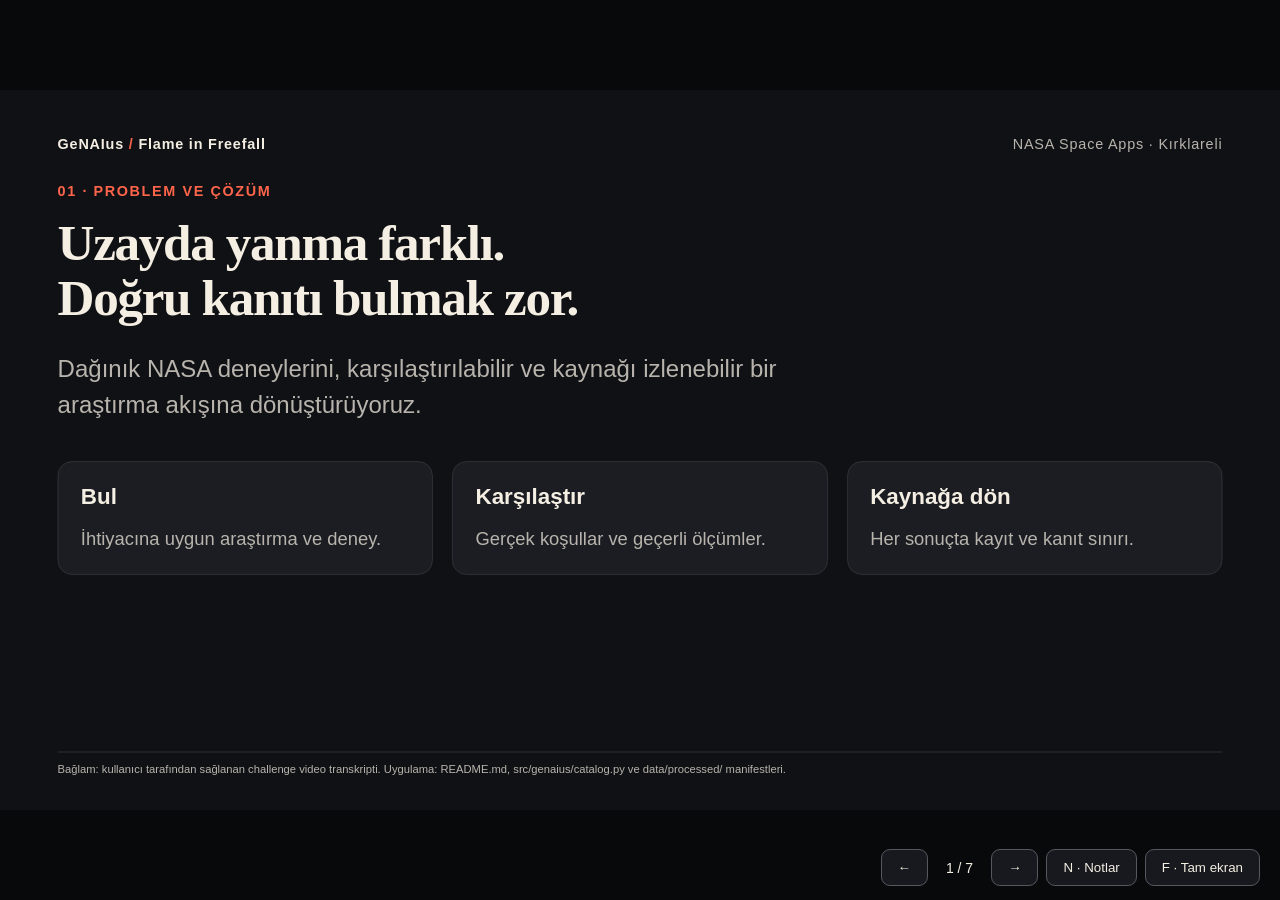
==== docs/presentation/index-tr.html @ a99c406a "docs: publish Turkish and English jury slide decks" ====
<!doctype html>
<html lang="tr">
<head>
<meta charset="utf-8"><meta name="viewport" content="width=device-width,initial-scale=1">
<title>GeNAIus | Flame in Freefall</title>
<style>
:root{--bg:#101114;--panel:#1b1d22;--text:#f4eee3;--muted:#b8b4ad;--red:#ff654b;--teal:#78d8c1;--line:#36383f}
*{box-sizing:border-box}body{margin:0;background:#08090b;color:var(--text);font-family:Arial,'Segoe UI',sans-serif}#deck{position:fixed;width:1600px;height:900px;left:50%;top:50%;transform-origin:center;background:var(--bg)}
.slide{display:none;width:1600px;height:900px;padding:58px 72px 64px;position:relative;overflow:hidden}.slide.active{display:block}.top{display:flex;justify-content:space-between;align-items:center;color:var(--muted);font-size:18px;letter-spacing:1px;margin-bottom:38px}.brand{color:var(--text);font-weight:700}.brand span{color:var(--red)}.kicker{color:var(--red);font-size:18px;font-weight:700;letter-spacing:2px;text-transform:uppercase;margin:0 0 18px}h1{font-family:Georgia,serif;font-size:64px;line-height:1.08;letter-spacing:-1.7px;margin:0 0 32px;max-width:1400px}h2{font-size:28px;margin:0 0 20px}.lead{font-size:30px;line-height:1.5;max-width:1030px;color:var(--muted)}.row{display:grid;grid-template-columns:.9fr 1.35fr;gap:44px;align-items:center}.row.equal{grid-template-columns:1fr 1fr}.points{padding:0;list-style:none;display:grid;gap:25px;font-size:26px;line-height:1.45;margin:0}.points li{border-left:3px solid var(--red);padding-left:20px}.points strong{display:block;margin-bottom:5px}.points span{color:var(--muted);font-size:23px}.shot{margin:0;border:1px solid var(--line);background:#070708;border-radius:18px;padding:12px;overflow:hidden}.shot img{display:block;width:100%;max-height:390px;object-fit:contain;object-position:center}.shot figcaption{font-size:17px;color:var(--muted);padding:12px 6px 2px}.chips{display:flex;gap:12px;flex-wrap:wrap;margin-top:30px}.chip{border:1px solid var(--line);border-radius:25px;padding:12px 20px;font-size:20px}.chip b{color:var(--teal)}.source{position:absolute;bottom:28px;left:72px;right:72px;padding-top:12px;border-top:1px solid var(--line);font-size:14px;color:var(--muted);line-height:1.3}.source a{color:inherit}.note{font-size:20px;line-height:1.45;color:var(--muted);margin-top:24px}.accent{color:var(--teal)}.grid3{display:grid;grid-template-columns:repeat(3,1fr);gap:24px}.card{background:var(--panel);border:1px solid var(--line);border-radius:18px;padding:28px}.card .n{font-size:64px;font-weight:700;color:var(--teal);margin-bottom:14px}.card p{font-size:23px;line-height:1.4;color:var(--muted);margin:0}.flow{display:flex;gap:12px;align-items:stretch;margin:35px 0}.flow .card{flex:1;padding:24px 20px}.flow h2{font-size:23px}.flow p{font-size:19px}.arrow{align-self:center;color:var(--red);font-size:30px}.wideimg img{max-height:340px}.compact h1{font-size:56px}.splitshots{display:grid;grid-template-columns:1fr 1fr;gap:22px}.splitshots .shot img{height:245px}.footerline{margin-top:40px;color:var(--teal);font-size:32px;font-weight:600}.key{font-size:116px;color:var(--teal);line-height:1;margin-bottom:10px}.label{font-size:22px;color:var(--muted)}nav{position:fixed;right:20px;bottom:14px;display:flex;gap:8px;align-items:center;font-size:14px;z-index:10}button{border:1px solid #565860;background:#17191e;color:var(--text);padding:10px 16px;border-radius:9px;cursor:pointer}button:focus-visible{outline:3px solid var(--teal)}#counter{padding:0 10px}aside.notes{display:none}#speaker{position:fixed;bottom:64px;left:20px;right:20px;background:#08090bf5;border:1px solid var(--teal);padding:22px;font-size:21px;line-height:1.5;z-index:11;max-height:35vh;overflow:auto}#speaker[hidden]{display:none}
@media print{@page{size:1600px 900px;margin:0}body{background:var(--bg);print-color-adjust:exact;-webkit-print-color-adjust:exact}#deck{position:static;transform:none!important;width:1600px;height:auto}.slide{display:block!important;break-after:page;page-break-after:always}.slide:last-child{break-after:auto;page-break-after:auto}nav,#speaker{display:none!important}}
@media(prefers-reduced-motion:reduce){*{scroll-behavior:auto!important}}
</style>
</head>
<body><main id="deck">
<section class="slide active" aria-label="Problem ve çözüm">
<div class="top"><div class="brand">GeNAIus<span> / </span>Flame in Freefall</div><div>NASA Space Apps · Kırklareli</div></div>
<p class="kicker">01 · Problem ve çözüm</p>
<h1>Uzayda yanma farklı.<br>Doğru kanıtı bulmak zor.</h1>
<p class="lead">Dağınık NASA deneylerini, karşılaştırılabilir ve kaynağı izlenebilir bir araştırma akışına dönüştürüyoruz.</p>
<div class="grid3" style="margin-top:48px"><article class="card"><h2>Bul</h2><p>İhtiyacına uygun araştırma ve deney.</p></article><article class="card"><h2>Karşılaştır</h2><p>Gerçek koşullar ve geçerli ölçümler.</p></article><article class="card"><h2>Kaynağa dön</h2><p>Her sonuçta kayıt ve kanıt sınırı.</p></article></div>
<p class="source">Bağlam: kullanıcı tarafından sağlanan challenge video transkripti. Uygulama: README.md, src/genaius/catalog.py ve data/processed/ manifestleri.</p>
<aside class="notes">35 saniye. NASA'nın verisinin az olduğunu değil, dağınık olduğunu anlat. Üç fiil: bul, karşılaştır, kaynağa dön.</aside>
</section>
<section class="slide compact" aria-label="Material Lab">
<div class="top"><div class="brand">GeNAIus<span> / </span>Material Lab</div><div>02 / 07</div></div>
<p class="kicker">02 · Malzeme kanıtı</p><h1>Hangi oksijende ne ölçüldü?</h1>
<div class="row"><div><ul class="points"><li><strong>Malzeme ve şekli seç.</strong><span>Ölçülmüş gaz değişimlerini incele.</span></li><li><strong>Dağılımı ve kapsamı gör.</strong><span>Tek bir ortalama yerine değişkenliği oku.</span></li><li><strong>Gerçek deneye ulaş.</strong><span>Eksik ölçüm sıfıra çevrilmez.</span></li></ul><div class="chips"><span class="chip"><b>129</b> koşu</span><span class="chip"><b>107</b> Sample #</span></div></div><figure class="shot"><img src="assets/material-lab.png" alt="Güncel Material Lab iki ölçüm karşılaştırması"><figcaption>Gerçek arayüz · PSI-25 BASS-II</figcaption></figure></div>
<p class="note">Ölçüm karşılaştırmasıdır; malzeme güvenlik sıralaması değildir.</p>
<p class="source">Kaynak: PSI-25 CSV/ReadMe; frontend/js/lab.js, stats.js; src/genaius/analytics.py. O₂ ve gaz alanlarında başlangıç/son ayrımı korunur.</p>
<aside class="notes">40 saniye. Önce kullanıcı sorusu, sonra nokta grafiği. Regresyon yapıldığını söyleme: bu bölüm ölçümlerin betimsel analizi.</aside>
</section>
<section class="slide compact" aria-label="Senaryo ve modeller">
<div class="top"><div class="brand">GeNAIus<span> / </span>Fire Animation & Models</div><div>03 / 07</div></div>
<p class="kicker">03 · Koşulu ve veri desteğini sorgula</p><h1>Kanıt kapsamı ve model tahmini ayrı.</h1>
<div class="splitshots"><figure class="shot"><img src="assets/scenario.png" alt="PMMA yüzde 34 oksijen için GAP sonucu"><figcaption>Senaryo: TESTED / PARTIAL / GAP</figcaption></figure><figure class="shot"><img src="assets/models.png" alt="Ridge K tahmini ve logistic sönme skoru"><figcaption>FLEX: Ridge K tahmini + Logistic Regression skoru</figcaption></figure></div>
<div class="grid3" style="margin-top:25px"><article class="card"><h2>Animasyon</h2><p>Kavramsal anlatım; CFD veya deney tekrarı değil.</p></article><article class="card"><h2>Senaryo</h2><p>PMMA · %34 O₂ · Ay: indekslenen çekirdekte GAP.</p></article><article class="card"><h2>Modeller</h2><p>Veri desteği dışındaysa tahmin engellenir.</p></article></div>
<p class="source">Kaynak: scenario_check.py (±0,05 O₂ yüzde puanı; ±0,01 atm); flex/training.py, flex_acceptance_v2.json. PSI-25/69 ayrı; logistic skor kalibre edilmiş güvenlik olasılığı değildir.</p>
<aside class="notes">50 saniye. GAP yalnız indekslenen tablo için geçerli. Ridge yanma hızı sabiti K tahmini, logistic model sönme sınıflandırma skoru verir. Animasyon modellerin çıktısı değildir.</aside>
</section>
<section class="slide compact" aria-label="SAFFIRE vaka incelemesi">
<div class="top"><div class="brand">GeNAIus<span> / </span>SAFFIRE Case Study</div><div>04 / 07</div></div>
<p class="kicker">04 · Yayımlanmış olayları bir araya getir</p><h1>Ateşlemeden seçili duman ölçütüne.</h1>
<div class="row"><div><div class="key">344 <span style="font-size:40px">s</span></div><p class="label">981 − 637 · bizim türettiğimiz fark</p><ul class="points" style="margin-top:30px"><li><strong>637 s: ateşleme.</strong></li><li><strong>981 s: seçili 1 mg/m³ ölçütü.</strong></li><li><span>Bildirilen yanma süresi 780 s; akış durması ayrı olay.</span></li></ul></div><figure class="shot wideimg"><img src="assets/case-timeline.png" alt="Yeni Case Study VI-3 zaman çizelgesi"><figcaption>Gerçek arayüz · insansız Cygnus deneyi</figcaption></figure></div>
<p class="note">Operasyonel alarm gecikmesi veya mürettebat maruziyeti iddiası yok.</p>
<p class="source">NASA NTRS <a href="https://ntrs.nasa.gov/citations/20240002981">20240002981</a>, s.5 / Şekil 7; <a href="https://ntrs.nasa.gov/citations/20240007488">20240007488</a>, slayt 16–19, 21; saffire_case_reference.json.</p>
<aside class="notes">45 saniye. 637 ve 981 raporlanmış zamanlar; 344 hesaplanan fark. Duman ölçütünü kalibre edilmiş dedektör alarm ayarı olarak sunma. Gaz artışını solunan dozla eşitleme.</aside>
</section>
<section class="slide compact" aria-label="Veri ve kaynaklar">
<div class="top"><div class="brand">GeNAIus<span> / </span>Data & Sources</div><div>05 / 07</div></div>
<p class="kicker">05 · Cevaptan kaynak kaydına</p><h1>Her sonucun arkasındaki veriyi aç.</h1>
<div class="row"><div><ul class="points"><li><strong>24 çalışma katalogda.</strong><span>Hepsi tam sayısal entegrasyon değil.</span></li><li><strong>403 çekirdek deney.</strong><span>129 BASS-II + 274 FLEX; CFI ve SAFFIRE ayrı.</span></li><li><strong>Karşılaştır ve dışa aktar.</strong><span>Test kimliği, birim, satır ve SHA-256 izi.</span></li></ul></div><figure class="shot"><img src="assets/data-records.png" alt="Güncel Data sayfasındaki çekirdek kayıtlar"><figcaption>Gerçek arayüz · kayıttan ayrıntıya geçiş</figcaption></figure></div>
<p class="note">SHA-256 dosya kimliğini doğrular; bilimsel doğruluğu tek başına kanıtlamaz.</p>
<p class="source">Kaynak: catalog.py, data/loader.py, data/query.py; psi_24_source_manifest.json ve psi_core_manifest.json. CFI ve SAFFIRE-II çekirdek ortalamalarına katılmaz.</p>
<aside class="notes">40 saniye. Katalog ile analiz edilen satırları ayır. Bir satırın ayrıntısını canlıda açabilirsiniz; sunumda kaynak izinin amacını vurgulayın.</aside>
</section>
<section class="slide compact" aria-label="Asistan ve teknik motor">
<div class="top"><div class="brand">GeNAIus<span> / </span>Evidence Assistant</div><div>06 / 07</div></div>
<p class="kicker">06 · Önce kanıt, sonra açıklama</p><h1>Sayılar tablodan. Açıklama kaynakla.</h1>
<div class="flow"><article class="card"><h2>NASA dosyaları</h2><p>CSV · XLSX · PDF · DOCX</p></article><span class="arrow">→</span><article class="card"><h2>Tipli kayıtlar</h2><p>Tablo sorgusu + BM25 pasaj araması</p></article><span class="arrow">→</span><article class="card"><h2>İsteğe bağlı LLM</h2><p>OpenRouter / NVIDIA Nemotron</p></article><span class="arrow">→</span><article class="card"><h2>Denetim</h2><p>Şema · atıf · sayı/birim · yedek cevap</p></article></div>
<ul class="points"><li><strong>Tablo ve senaryo soruları: sıfır LLM çağrısı.</strong></li><li><span>BM25 sözcüksel arama; embedding / vektör veritabanı yok.</span></li><li><span>Geçersiz model cevabı reddedilir; tam anlamsal doğruluk garantisi verilmez.</span></li></ul>
<div class="chips"><span class="chip">FastAPI + Pydantic</span><span class="chip">SVG + Canvas</span><span class="chip">scikit-learn + GroupKFold</span></div>
<p class="source">Kaynak: retrieval/bm25.py, answering/, numerical_audit.py, openrouter.py, flex/training.py. Bazı grafik istatistikleri tarayıcıda; model ve cevap hesapları Python'da.</p>
<aside class="notes">50 saniye. LLM anahtara ve sağlayıcıya bağlıdır. Demo makinesindeki rozetini kontrol edin. 120B/bit gibi ayrıntılar yerine rolünü anlatın: kaynaklı açıklama, hesap makinesi değil.</aside>
</section>
<section class="slide" aria-label="Katkı ve kapanış">
<div class="top"><div class="brand">GeNAIus<span> / </span>Flame in Freefall</div><div>07 / 07</div></div>
<p class="kicker">07 · Challenge'a katkımız</p><h1>Kanıtı bul.<br>Sınırını gör. Kaynağına dön.</h1>
<div class="grid3"><article class="card"><h2>Araştırmayı bul</h2><p>Katalog ve kaynaklı rapor erişimi.</p></article><article class="card"><h2>Modellemeyi destekle</h2><p>İzlenebilir veri ve ayrı FLEX tahminleri.</p></article><article class="card"><h2>Boşlukları görünür kıl</h2><p>Ek deney ve kontrol araştırmalarına başlangıç.</p></article></div>
<p class="footerline">Know what was tested. See what is missing. Trace every claim.</p>
<p class="note">Hedef kullanıcı: yanma araştırmacıları ve uzay aracı / yaşam alanı mühendislik ekipleri.</p>
<p class="source">Public kaynak kodu: <a href="https://github.com/Umitsencer/genaius-flame-in-freefall">github.com/Umitsencer/genaius-flame-in-freefall</a> · Team GeNAIus · Bağımsız araştırma prototipi; NASA onayı veya güvenlik sertifikası değildir.</p>
<aside class="notes">40 saniye. Üç katkıyı challenge hedeflerine bağla. Yeni fizik keşfi veya güvenlik sertifikası iddiası yapma. Son cümleyi yavaş oku, demo sorularına geç.</aside>
</section>
</main>
<nav aria-label="Sunum kontrolleri"><button id="prev" aria-label="Önceki slayt">←</button><span id="counter">1 / 7</span><button id="next" aria-label="Sonraki slayt">→</button><button id="notes" aria-label="Sunucu notları">N · Notlar</button><button id="full" aria-label="Tam ekran">F · Tam ekran</button></nav>
<aside id="speaker" hidden aria-live="polite"></aside>
<script>
(function(){'use strict';var slides=Array.from(document.querySelectorAll('.slide')),i=0,deck=document.getElementById('deck'),speaker=document.getElementById('speaker');
function fit(){deck.style.transform='translate(-50%,-50%) scale('+Math.min(innerWidth/1600,innerHeight/900)+')'}
function go(n){i=Math.max(0,Math.min(slides.length-1,n));slides.forEach(function(s,k){s.classList.toggle('active',k===i);s.setAttribute('aria-hidden',String(k!==i))});document.getElementById('counter').textContent=(i+1)+' / '+slides.length;document.getElementById('prev').disabled=i===0;document.getElementById('next').disabled=i===slides.length-1;speaker.textContent=slides[i].querySelector('.notes').textContent;history.replaceState(null,'','#'+(i+1))}
function full(){if(document.fullscreenElement)document.exitFullscreen();else document.documentElement.requestFullscreen()}
window.goSlide=go;document.getElementById('prev').onclick=function(){go(i-1)};document.getElementById('next').onclick=function(){go(i+1)};document.getElementById('notes').onclick=function(){speaker.hidden=!speaker.hidden};document.getElementById('full').onclick=full;
addEventListener('keydown',function(e){if(e.ctrlKey||e.metaKey||e.altKey)return;if(['ArrowRight','PageDown',' '].includes(e.key)){e.preventDefault();go(i+1)}else if(['ArrowLeft','PageUp'].includes(e.key)){e.preventDefault();go(i-1)}else if(e.key==='Home')go(0);else if(e.key==='End')go(slides.length-1);else if(e.key.toLowerCase()==='n')speaker.hidden=!speaker.hidden;else if(e.key.toLowerCase()==='f')full()});addEventListener('resize',fit);fit();go((parseInt(location.hash.slice(1),10)||1)-1);
})();
</script></body></html>
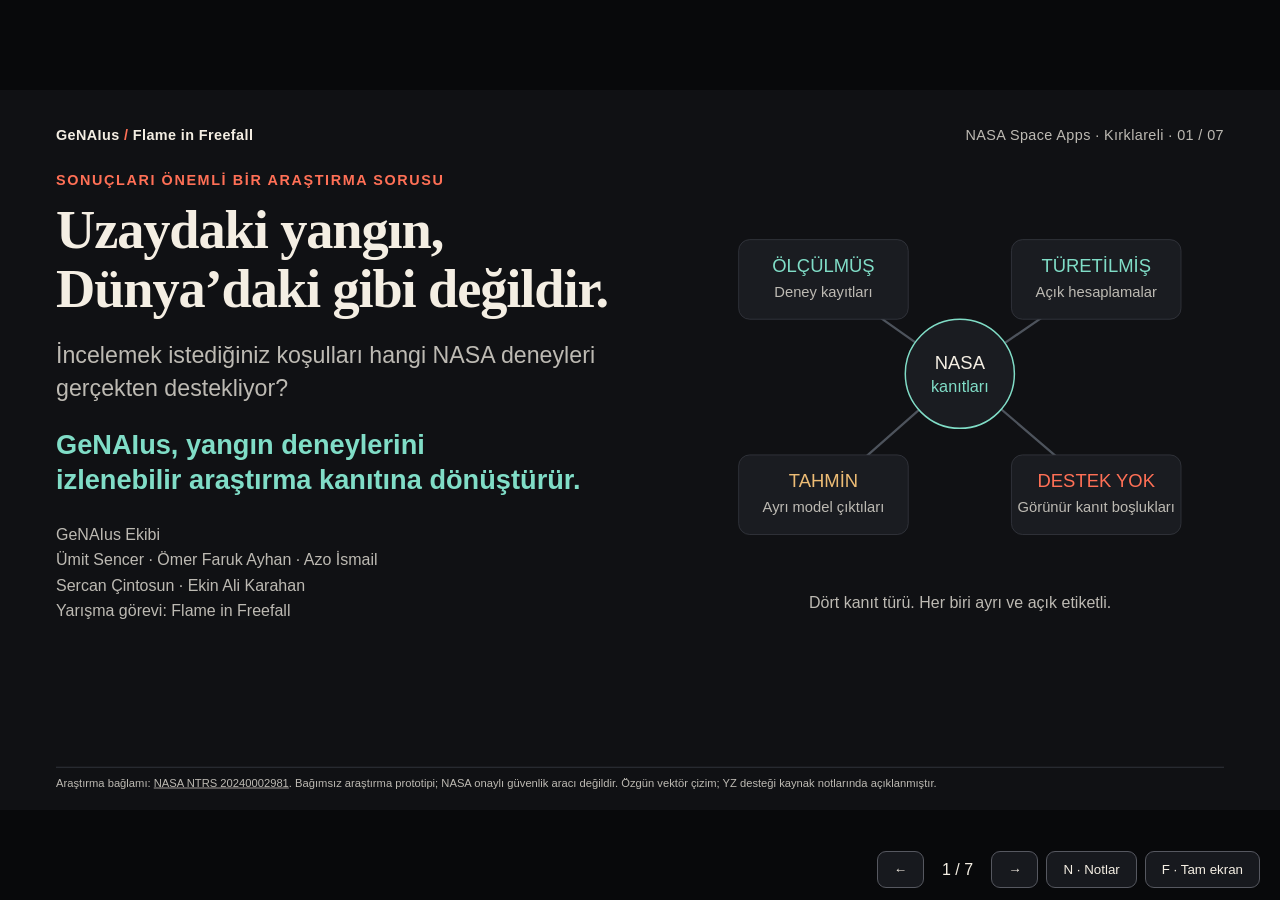
==== commit 1bcfb2d0: "docs: align Turkish jury presentation with revised English deck" ====
--- a/docs/presentation/index-tr.html
+++ b/docs/presentation/index-tr.html
@@ -2,77 +2,107 @@
 <html lang="tr">
 <head>
 <meta charset="utf-8"><meta name="viewport" content="width=device-width,initial-scale=1">
-<title>GeNAIus | Flame in Freefall</title>
+<meta name="description" content="GeNAIus: NASA deney kanıtlarına dayanan yedi slaytlık Flame in Freefall araştırma sunumu.">
+<meta name="author" content="GeNAIus Ekibi"><meta name="generator" content="YZ destekli HTML sunumu; iddialar proje kanıtlarıyla incelendi">
+<title>GeNAIus | Yangın deneylerinden kullanılabilir kanıta</title>
 <style>
-:root{--bg:#101114;--panel:#1b1d22;--text:#f4eee3;--muted:#b8b4ad;--red:#ff654b;--teal:#78d8c1;--line:#36383f}
-*{box-sizing:border-box}body{margin:0;background:#08090b;color:var(--text);font-family:Arial,'Segoe UI',sans-serif}#deck{position:fixed;width:1600px;height:900px;left:50%;top:50%;transform-origin:center;background:var(--bg)}
-.slide{display:none;width:1600px;height:900px;padding:58px 72px 64px;position:relative;overflow:hidden}.slide.active{display:block}.top{display:flex;justify-content:space-between;align-items:center;color:var(--muted);font-size:18px;letter-spacing:1px;margin-bottom:38px}.brand{color:var(--text);font-weight:700}.brand span{color:var(--red)}.kicker{color:var(--red);font-size:18px;font-weight:700;letter-spacing:2px;text-transform:uppercase;margin:0 0 18px}h1{font-family:Georgia,serif;font-size:64px;line-height:1.08;letter-spacing:-1.7px;margin:0 0 32px;max-width:1400px}h2{font-size:28px;margin:0 0 20px}.lead{font-size:30px;line-height:1.5;max-width:1030px;color:var(--muted)}.row{display:grid;grid-template-columns:.9fr 1.35fr;gap:44px;align-items:center}.row.equal{grid-template-columns:1fr 1fr}.points{padding:0;list-style:none;display:grid;gap:25px;font-size:26px;line-height:1.45;margin:0}.points li{border-left:3px solid var(--red);padding-left:20px}.points strong{display:block;margin-bottom:5px}.points span{color:var(--muted);font-size:23px}.shot{margin:0;border:1px solid var(--line);background:#070708;border-radius:18px;padding:12px;overflow:hidden}.shot img{display:block;width:100%;max-height:390px;object-fit:contain;object-position:center}.shot figcaption{font-size:17px;color:var(--muted);padding:12px 6px 2px}.chips{display:flex;gap:12px;flex-wrap:wrap;margin-top:30px}.chip{border:1px solid var(--line);border-radius:25px;padding:12px 20px;font-size:20px}.chip b{color:var(--teal)}.source{position:absolute;bottom:28px;left:72px;right:72px;padding-top:12px;border-top:1px solid var(--line);font-size:14px;color:var(--muted);line-height:1.3}.source a{color:inherit}.note{font-size:20px;line-height:1.45;color:var(--muted);margin-top:24px}.accent{color:var(--teal)}.grid3{display:grid;grid-template-columns:repeat(3,1fr);gap:24px}.card{background:var(--panel);border:1px solid var(--line);border-radius:18px;padding:28px}.card .n{font-size:64px;font-weight:700;color:var(--teal);margin-bottom:14px}.card p{font-size:23px;line-height:1.4;color:var(--muted);margin:0}.flow{display:flex;gap:12px;align-items:stretch;margin:35px 0}.flow .card{flex:1;padding:24px 20px}.flow h2{font-size:23px}.flow p{font-size:19px}.arrow{align-self:center;color:var(--red);font-size:30px}.wideimg img{max-height:340px}.compact h1{font-size:56px}.splitshots{display:grid;grid-template-columns:1fr 1fr;gap:22px}.splitshots .shot img{height:245px}.footerline{margin-top:40px;color:var(--teal);font-size:32px;font-weight:600}.key{font-size:116px;color:var(--teal);line-height:1;margin-bottom:10px}.label{font-size:22px;color:var(--muted)}nav{position:fixed;right:20px;bottom:14px;display:flex;gap:8px;align-items:center;font-size:14px;z-index:10}button{border:1px solid #565860;background:#17191e;color:var(--text);padding:10px 16px;border-radius:9px;cursor:pointer}button:focus-visible{outline:3px solid var(--teal)}#counter{padding:0 10px}aside.notes{display:none}#speaker{position:fixed;bottom:64px;left:20px;right:20px;background:#08090bf5;border:1px solid var(--teal);padding:22px;font-size:21px;line-height:1.5;z-index:11;max-height:35vh;overflow:auto}#speaker[hidden]{display:none}
+:root{--bg:#101114;--panel:#1a1c21;--text:#f4eee3;--muted:#bdbab3;--red:#ff7056;--teal:#80ddc7;--line:#383b43}
+*{box-sizing:border-box}body{margin:0;background:#08090b;color:var(--text);font-family:Arial,'Segoe UI',sans-serif}#deck{position:fixed;width:1600px;height:900px;left:50%;top:50%;transform-origin:center;background:var(--bg)}.slide{display:none;width:1600px;height:900px;padding:46px 70px 72px;position:relative;overflow:hidden}.slide.active{display:block}.top{display:flex;justify-content:space-between;align-items:center;color:var(--muted);font-size:18px;letter-spacing:.5px;margin-bottom:36px}.brand{color:var(--text);font-weight:700}.brand span{color:var(--red)}.kicker{color:var(--red);font-size:18px;font-weight:700;letter-spacing:2px;text-transform:uppercase;margin:0 0 15px}h1{font-family:Georgia,serif;font-size:59px;line-height:1.08;letter-spacing:-1.4px;margin:0 0 24px}h2{font-size:28px;line-height:1.2;margin:0 0 14px}p{margin:0}.lead{font-size:29px;line-height:1.45;color:var(--muted);max-width:1150px}.accent{color:var(--teal)}.row{display:grid;grid-template-columns:1fr 1.13fr;gap:40px;align-items:center}.grid3{display:grid;grid-template-columns:repeat(3,1fr);gap:22px}.grid2{display:grid;grid-template-columns:1fr 1fr;gap:24px}.card{background:var(--panel);border:1px solid var(--line);border-radius:16px;padding:25px}.card p{font-size:23px;line-height:1.45;color:var(--muted)}.num{font-size:72px;font-weight:700;letter-spacing:-2px;color:var(--teal);line-height:1.05;margin:10px 0}.small{font-size:20px;line-height:1.45;color:var(--muted)}.eyebrow{font-size:17px;letter-spacing:1.4px;text-transform:uppercase;color:var(--teal);margin-bottom:16px}.tag{display:inline-block;border:1px solid var(--line);border-radius:30px;font-size:19px;padding:9px 16px;margin:0 8px 8px 0}.takeaway{border-left:4px solid var(--red);padding:14px 22px;font-size:26px;line-height:1.4;margin-top:24px;background:#191b20}.source{position:absolute;bottom:24px;left:70px;right:70px;border-top:1px solid var(--line);padding-top:10px;color:var(--muted);font-size:14px;line-height:1.35}.source a{color:inherit}.shot{margin:0;background:#060608;border:1px solid var(--line);border-radius:16px;padding:14px}.shot img{display:block;width:100%;height:350px;object-fit:contain}.shot figcaption{color:var(--muted);font-size:17px;padding:10px 3px 0}.steps{display:grid;gap:20px}.step{display:grid;grid-template-columns:40px 1fr;gap:15px;align-items:start}.step b{color:var(--teal);font-size:25px}.step h2{font-size:27px;margin:0 0 7px}.step p{font-size:23px;color:var(--muted);line-height:1.4}.flow{display:grid;grid-template-columns:1fr 34px 1fr 34px 1fr 34px 1fr;align-items:center;gap:10px;margin-top:30px}.flow .card{min-height:137px;padding:23px 20px}.flow h2{font-size:23px}.flow p{font-size:20px}.arrow{color:var(--red);font-size:30px;text-align:center}.state{font-size:32px;font-weight:bold;letter-spacing:1px;margin-bottom:12px}.state.t{color:var(--teal)}.state.p{color:#edbc75}.state.g{color:var(--red)}.timing{display:grid;grid-template-columns:1fr auto 1fr;align-items:center;gap:24px;border-top:2px solid var(--line);border-bottom:2px solid var(--line);padding:22px 0;margin:26px 0}.timing strong{font-size:57px;color:var(--teal)}.timing p{font-size:22px;color:var(--muted);margin-top:7px}.delta{font-size:24px;color:var(--red);text-align:center}.warn{border-left:3px solid #edbc75;padding-left:17px;color:#edbc75!important}.cover h1{font-size:68px}.cover .row{grid-template-columns:1.13fr 1fr;gap:55px}.cover .lead{font-size:29px}.team{margin-top:30px;font-size:20px;color:var(--muted);line-height:1.6}.call{font-size:34px;color:var(--teal);font-weight:700;margin-top:27px;line-height:1.3}.close h1{font-size:62px}.close .grid2{margin-top:30px}.close .card{padding:28px}.close .card p{font-size:24px}.link{color:var(--teal);text-decoration:underline;text-underline-offset:5px}.horizon{margin-top:22px;font-size:21px;color:var(--muted)}nav{position:fixed;right:20px;bottom:12px;display:flex;gap:8px;align-items:center;z-index:10}button{border:1px solid #565860;background:#17191e;color:var(--text);padding:10px 16px;border-radius:9px;cursor:pointer}button:focus-visible{outline:3px solid var(--teal)}#counter{padding:0 10px}aside.notes{display:none}#speaker{position:fixed;bottom:64px;left:20px;right:20px;background:#08090bf5;border:1px solid var(--teal);padding:22px;font-size:21px;line-height:1.5;z-index:11;max-height:35vh;overflow:auto}#speaker[hidden]{display:none}
 @media print{@page{size:1600px 900px;margin:0}body{background:var(--bg);print-color-adjust:exact;-webkit-print-color-adjust:exact}#deck{position:static;transform:none!important;width:1600px;height:auto}.slide{display:block!important;break-after:page;page-break-after:always}.slide:last-child{break-after:auto;page-break-after:auto}nav,#speaker{display:none!important}}
 @media(prefers-reduced-motion:reduce){*{scroll-behavior:auto!important}}
+.slide[aria-label="Senaryo kapsamı ve kanıt boşlukları"] .shot img{height:300px}
 </style>
 </head>
 <body><main id="deck">
-<section class="slide active" aria-label="Problem ve çözüm">
-<div class="top"><div class="brand">GeNAIus<span> / </span>Flame in Freefall</div><div>NASA Space Apps · Kırklareli</div></div>
-<p class="kicker">01 · Problem ve çözüm</p>
-<h1>Uzayda yanma farklı.<br>Doğru kanıtı bulmak zor.</h1>
-<p class="lead">Dağınık NASA deneylerini, karşılaştırılabilir ve kaynağı izlenebilir bir araştırma akışına dönüştürüyoruz.</p>
-<div class="grid3" style="margin-top:48px"><article class="card"><h2>Bul</h2><p>İhtiyacına uygun araştırma ve deney.</p></article><article class="card"><h2>Karşılaştır</h2><p>Gerçek koşullar ve geçerli ölçümler.</p></article><article class="card"><h2>Kaynağa dön</h2><p>Her sonuçta kayıt ve kanıt sınırı.</p></article></div>
-<p class="source">Bağlam: kullanıcı tarafından sağlanan challenge video transkripti. Uygulama: README.md, src/genaius/catalog.py ve data/processed/ manifestleri.</p>
-<aside class="notes">35 saniye. NASA'nın verisinin az olduğunu değil, dağınık olduğunu anlat. Üç fiil: bul, karşılaştır, kaynağa dön.</aside>
+<section class="slide cover active" aria-label="Proje, görev ve ekip">
+<div class="top"><div class="brand">GeNAIus<span> / </span>Flame in Freefall</div><div>NASA Space Apps · Kırklareli · 01 / 07</div></div>
+<p class="kicker">Sonuçları önemli bir araştırma sorusu</p>
+<div class="row">
+<div><h1>Uzaydaki yangın,<br>Dünya’daki gibi değildir.</h1><p class="lead">İncelemek istediğiniz koşulları hangi NASA deneyleri gerçekten destekliyor?</p><p class="call">GeNAIus, yangın deneylerini<br>izlenebilir araştırma kanıtına dönüştürür.</p><p class="team">GeNAIus Ekibi<br>Ümit Sencer · Ömer Faruk Ayhan · Azo İsmail<br>Sercan Çintosun · Ekin Ali Karahan<br>Yarışma görevi: Flame in Freefall</p></div>
+<figure style="margin:0" aria-label="Dört ayrı araştırma çıktısı türü">
+<svg viewBox="0 0 630 510" role="img" aria-label="NASA kanıtları: ölçülmüş, türetilmiş, tahmin edilmiş ve desteklenmeyen çıktılar" style="width:100%;height:470px">
+<path d="M315 220 L145 100 M315 220 L490 100 M315 220 L145 370 M315 220 L490 370" fill="none" stroke="#4d535c" stroke-width="3"/>
+<circle cx="315" cy="220" r="74" fill="#1a1c21" stroke="#80ddc7" stroke-width="2"/>
+<text x="315" y="213" text-anchor="middle" fill="#f4eee3" font-size="25" font-family="Arial">NASA</text><text x="315" y="245" text-anchor="middle" fill="#80ddc7" font-size="22" font-family="Arial">kanıtları</text>
+<g font-family="Arial" text-anchor="middle"><rect x="15" y="38" width="230" height="108" rx="15" fill="#1a1c21" stroke="#383b43"/><text x="130" y="82" fill="#80ddc7" font-size="25">ÖLÇÜLMÜŞ</text><text x="130" y="116" fill="#bdbab3" font-size="20">Deney kayıtları</text>
+<rect x="385" y="38" width="230" height="108" rx="15" fill="#1a1c21" stroke="#383b43"/><text x="500" y="82" fill="#80ddc7" font-size="25">TÜRETİLMİŞ</text><text x="500" y="116" fill="#bdbab3" font-size="20">Açık hesaplamalar</text>
+<rect x="15" y="330" width="230" height="108" rx="15" fill="#1a1c21" stroke="#383b43"/><text x="130" y="374" fill="#edbc75" font-size="25">TAHMİN</text><text x="130" y="408" fill="#bdbab3" font-size="20">Ayrı model çıktıları</text>
+<rect x="385" y="330" width="230" height="108" rx="15" fill="#1a1c21" stroke="#383b43"/><text x="500" y="374" fill="#ff7056" font-size="25">DESTEK YOK</text><text x="500" y="408" fill="#bdbab3" font-size="20">Görünür kanıt boşlukları</text></g>
+</svg><figcaption class="small" style="text-align:center">Dört kanıt türü. Her biri ayrı ve açık etiketli.</figcaption></figure>
+</div>
+<p class="source">Araştırma bağlamı: <a href="https://ntrs.nasa.gov/citations/20240002981">NASA NTRS 20240002981</a>. Bağımsız araştırma prototipi; NASA onaylı güvenlik aracı değildir. Özgün vektör çizim; YZ desteği kaynak notlarında açıklanmıştır.</p>
+<aside class="notes">30 saniye. Ekibi ve görevi tanıt. Ölçüm, hesap, tahmin ve kanıt boşluğunun ayrı olduğunu vurgula.</aside>
 </section>
-<section class="slide compact" aria-label="Material Lab">
-<div class="top"><div class="brand">GeNAIus<span> / </span>Material Lab</div><div>02 / 07</div></div>
-<p class="kicker">02 · Malzeme kanıtı</p><h1>Hangi oksijende ne ölçüldü?</h1>
-<div class="row"><div><ul class="points"><li><strong>Malzeme ve şekli seç.</strong><span>Ölçülmüş gaz değişimlerini incele.</span></li><li><strong>Dağılımı ve kapsamı gör.</strong><span>Tek bir ortalama yerine değişkenliği oku.</span></li><li><strong>Gerçek deneye ulaş.</strong><span>Eksik ölçüm sıfıra çevrilmez.</span></li></ul><div class="chips"><span class="chip"><b>129</b> koşu</span><span class="chip"><b>107</b> Sample #</span></div></div><figure class="shot"><img src="assets/material-lab.png" alt="Güncel Material Lab iki ölçüm karşılaştırması"><figcaption>Gerçek arayüz · PSI-25 BASS-II</figcaption></figure></div>
-<p class="note">Ölçüm karşılaştırmasıdır; malzeme güvenlik sıralaması değildir.</p>
-<p class="source">Kaynak: PSI-25 CSV/ReadMe; frontend/js/lab.js, stats.js; src/genaius/analytics.py. O₂ ve gaz alanlarında başlangıç/son ayrımı korunur.</p>
-<aside class="notes">40 saniye. Önce kullanıcı sorusu, sonra nokta grafiği. Regresyon yapıldığını söyleme: bu bölüm ölçümlerin betimsel analizi.</aside>
+<section class="slide" aria-label="NASA verisi entegrasyonu">
+<div class="top"><div class="brand">GeNAIus<span> / </span>Temelimiz NASA verileri</div><div>02 / 07</div></div>
+<p class="kicker">Uygunluk · Arşivden kullanılabilir kayıtlara</p><h1>Farklı deneyler. Farklı sorular.</h1>
+<p class="lead">Uyumsuz kanıtları birleştirmek yerine deneylerin fiziksel bağlamını koruyoruz.</p>
+<div class="grid2" style="margin-top:30px">
+<article class="card"><p class="eyebrow">PSI-25 · BASS-II · Katı malzemeler</p><div class="num">129 <span style="font-size:29px;color:var(--text)">deney koşusu</span></div><p>107 farklı numune kimliği.<br>Malzeme, geometri ve başlangıç/son gaz ölçümleri.</p></article>
+<article class="card"><p class="eyebrow">PSI-69 · FLEX · Sıvı damlacıkları</p><div class="num">274 <span style="font-size:29px;color:var(--text)">deney koşusu</span></div><p>Yakıt, atmosfer, basınç ve başlangıç çapı.<br>Yanma hızı ve deney sonlanma sonuçları.</p></article>
+</div>
+<div class="takeaway"><strong>403 çekirdek koşu</strong> tablo analizini besler. <strong>24 araştırmalık katalog</strong> kaynak keşfini destekler.</div>
+<p class="small" style="margin-top:23px">Ayrı destek modülleri: CFI · SAFFIRE-II · yayımlanmış SAFFIRE IV-VI sonuçları · SAME/SAME-2 duman kanıtları.</p>
+<p class="source">NASA PSI: <a href="https://doi.org/10.60555/4qc4-de67">BASS-II DOI 10.60555/4qc4-de67</a> · <a href="https://doi.org/10.60555/mbq8-0451">FLEX DOI 10.60555/mbq8-0451</a>. Sayılar: psi_core_manifest.json ve psi_24_source_manifest.json. Katalogdaki her araştırma tam sayısal entegrasyon değildir.</p>
+<aside class="notes">40 saniye. Katı malzeme ve damlacık deneylerini ayır. NASA verileri hesapları ve eğitimi besler; katalog sayısal çekirdekten geniştir.</aside>
 </section>
-<section class="slide compact" aria-label="Senaryo ve modeller">
-<div class="top"><div class="brand">GeNAIus<span> / </span>Fire Animation & Models</div><div>03 / 07</div></div>
-<p class="kicker">03 · Koşulu ve veri desteğini sorgula</p><h1>Kanıt kapsamı ve model tahmini ayrı.</h1>
-<div class="splitshots"><figure class="shot"><img src="assets/scenario.png" alt="PMMA yüzde 34 oksijen için GAP sonucu"><figcaption>Senaryo: TESTED / PARTIAL / GAP</figcaption></figure><figure class="shot"><img src="assets/models.png" alt="Ridge K tahmini ve logistic sönme skoru"><figcaption>FLEX: Ridge K tahmini + Logistic Regression skoru</figcaption></figure></div>
-<div class="grid3" style="margin-top:25px"><article class="card"><h2>Animasyon</h2><p>Kavramsal anlatım; CFD veya deney tekrarı değil.</p></article><article class="card"><h2>Senaryo</h2><p>PMMA · %34 O₂ · Ay: indekslenen çekirdekte GAP.</p></article><article class="card"><h2>Modeller</h2><p>Veri desteği dışındaysa tahmin engellenir.</p></article></div>
-<p class="source">Kaynak: scenario_check.py (±0,05 O₂ yüzde puanı; ±0,01 atm); flex/training.py, flex_acceptance_v2.json. PSI-25/69 ayrı; logistic skor kalibre edilmiş güvenlik olasılığı değildir.</p>
-<aside class="notes">50 saniye. GAP yalnız indekslenen tablo için geçerli. Ridge yanma hızı sabiti K tahmini, logistic model sönme sınıflandırma skoru verir. Animasyon modellerin çıktısı değildir.</aside>
+<section class="slide" aria-label="Malzeme laboratuvarı kullanıcı akışı">
+<div class="top"><div class="brand">GeNAIus<span> / </span>Malzeme Laboratuvarı ve Veri</div><div>03 / 07</div></div>
+<p class="kicker">Kullanıcı akışı · Malzemeleri karşılaştıran araştırmacı</p><h1>Sorudan gerçek deney kaydına.</h1>
+<div class="row" style="margin-top:30px;grid-template-columns:.8fr 1.2fr">
+<div class="steps"><div class="step"><b>01</b><div><h2>Koşulları seç.</h2><p>Oksijen, malzeme ve geometriyi belirle.</p></div></div><div class="step"><b>02</b><div><h2>Ölçülen sonuçları karşılaştır.</h2><p>Geçerli gaz değişimlerini ve dağılımını incele.</p></div></div><div class="step"><b>03</b><div><h2>Kanıtı incele ve dışa aktar.</h2><p>Deney kimliği, birim ve kaynak konumunu koru.</p></div></div></div>
+<figure class="shot"><img src="assets/material-lab.png" alt="Başlangıç oksijeni ve CO değişimini karşılaştıran gerçek laboratuvar grafiği"><figcaption>Gerçek uygulama · her nokta kayıtlı bir BASS-II deneyidir.</figcaption></figure>
+</div>
+<div class="takeaway">Eksik ölçüm eksik kalır. Ölçüm karşılaştırması güvenlik sıralaması değildir.</div>
+<p class="source">NASA PSI-25 CSV ve ReadMe; frontend/js/lab.js ve stats.js; src/genaius/analytics.py ve data/query.py. Ham değerler ve başlangıç/son ayrımı korunur. SHA-256 dosya kimliğini doğrular; bilimsel geçerliliği değil.</p>
+<aside class="notes">40 saniye. Seç, karşılaştır, kaynağı aç. Ölçülmüş bir noktayı göster; eksik gaz değeri üretilmediğini anlat.</aside>
 </section>
-<section class="slide compact" aria-label="SAFFIRE vaka incelemesi">
-<div class="top"><div class="brand">GeNAIus<span> / </span>SAFFIRE Case Study</div><div>04 / 07</div></div>
-<p class="kicker">04 · Yayımlanmış olayları bir araya getir</p><h1>Ateşlemeden seçili duman ölçütüne.</h1>
-<div class="row"><div><div class="key">344 <span style="font-size:40px">s</span></div><p class="label">981 − 637 · bizim türettiğimiz fark</p><ul class="points" style="margin-top:30px"><li><strong>637 s: ateşleme.</strong></li><li><strong>981 s: seçili 1 mg/m³ ölçütü.</strong></li><li><span>Bildirilen yanma süresi 780 s; akış durması ayrı olay.</span></li></ul></div><figure class="shot wideimg"><img src="assets/case-timeline.png" alt="Yeni Case Study VI-3 zaman çizelgesi"><figcaption>Gerçek arayüz · insansız Cygnus deneyi</figcaption></figure></div>
-<p class="note">Operasyonel alarm gecikmesi veya mürettebat maruziyeti iddiası yok.</p>
-<p class="source">NASA NTRS <a href="https://ntrs.nasa.gov/citations/20240002981">20240002981</a>, s.5 / Şekil 7; <a href="https://ntrs.nasa.gov/citations/20240007488">20240007488</a>, slayt 16–19, 21; saffire_case_reference.json.</p>
-<aside class="notes">45 saniye. 637 ve 981 raporlanmış zamanlar; 344 hesaplanan fark. Duman ölçütünü kalibre edilmiş dedektör alarm ayarı olarak sunma. Gaz artışını solunan dozla eşitleme.</aside>
+<section class="slide" aria-label="Senaryo kapsamı ve kanıt boşlukları">
+<div class="top"><div class="brand">GeNAIus<span> / </span>Alev Animasyonu ve Senaryo Kontrolü</div><div>04 / 07</div></div>
+<p class="kicker">Yaratıcı katkı · Sınırları görünür kıl</p><h1>Yakın deney, aynı deney değildir.</h1>
+<div class="row" style="grid-template-columns:.85fr 1.15fr;margin-top:25px">
+<div><p class="lead">“Ay yaşam alanı için %34 oksijende PMMA testi var mı?”</p><div class="state g" style="margin-top:28px">İndekslenen çekirdeğimizde GAP.</div><p class="small">Bu, NASA’nın bu koşulu hiç test etmediği iddiası değildir.</p><p class="small" style="margin-top:24px">Animasyon kavramsal anlatımdır; CFD veya deney kaydı değildir.</p></div>
+<figure class="shot"><img src="assets/scenario.png" alt="Yüzde 34 oksijen ve Ay yerçekiminde PMMA için gerçek GAP sonucu"><figcaption>Gerçek uygulama · yakın kayıtların koşul farkları korunur.</figcaption></figure>
+</div>
+<div class="grid3" style="margin-top:23px"><article class="card"><div class="state t">TESTED</div><p>Kayıtlı deney, girilen tüm koşullarla eşleşir.</p></article><article class="card"><div class="state p">PARTIAL</div><p>Yakıt ve oksijen eşleşir; diğer koşullar farklı veya kayıtsızdır.</p></article><article class="card"><div class="state g">GAP</div><p>İndekslenen çekirdekte yakıt/malzeme ve oksijen eşleşmesi yoktur.</p></article></div>
+<p class="source">scenario_check.py: kesin eşleşme ±0,05 O₂ yüzde puanı, ±0,01 atm. Yakın FLEX araması ±2 O₂ puanı / ±0,1 atm ile başlar, genişleyebilir; TESTED etiketini belirlemez. Etiketler güvenliği değil, indekslenen kanıtı gösterir.</p>
+<aside class="notes">45 saniye. GAP ekranını göster. Yakın referans araması ile kesin senaryo eşleşmesini ayır.</aside>
 </section>
-<section class="slide compact" aria-label="Veri ve kaynaklar">
-<div class="top"><div class="brand">GeNAIus<span> / </span>Data & Sources</div><div>05 / 07</div></div>
-<p class="kicker">05 · Cevaptan kaynak kaydına</p><h1>Her sonucun arkasındaki veriyi aç.</h1>
-<div class="row"><div><ul class="points"><li><strong>24 çalışma katalogda.</strong><span>Hepsi tam sayısal entegrasyon değil.</span></li><li><strong>403 çekirdek deney.</strong><span>129 BASS-II + 274 FLEX; CFI ve SAFFIRE ayrı.</span></li><li><strong>Karşılaştır ve dışa aktar.</strong><span>Test kimliği, birim, satır ve SHA-256 izi.</span></li></ul></div><figure class="shot"><img src="assets/data-records.png" alt="Güncel Data sayfasındaki çekirdek kayıtlar"><figcaption>Gerçek arayüz · kayıttan ayrıntıya geçiş</figcaption></figure></div>
-<p class="note">SHA-256 dosya kimliğini doğrular; bilimsel doğruluğu tek başına kanıtlamaz.</p>
-<p class="source">Kaynak: catalog.py, data/loader.py, data/query.py; psi_24_source_manifest.json ve psi_core_manifest.json. CFI ve SAFFIRE-II çekirdek ortalamalarına katılmaz.</p>
-<aside class="notes">40 saniye. Katalog ile analiz edilen satırları ayır. Bir satırın ayrıntısını canlıda açabilirsiniz; sunumda kaynak izinin amacını vurgulayın.</aside>
+<section class="slide" aria-label="SAFFIRE VI-3 vaka gösterimi">
+<div class="top"><div class="brand">GeNAIus<span> / </span>SAFFIRE Vaka İncelemesi</div><div>05 / 07</div></div>
+<p class="kicker">Somut vaka · İnsansız Cygnus uzay aracı</p><h1>Bağlamıyla okunması gereken 344 saniye.</h1>
+<div class="row" style="margin-top:25px;grid-template-columns:1fr 1fr">
+<div><p class="lead">Saffire VI-3: yayımlanmış yangın ve duman gözlemlerini bağla.</p><div class="timing"><div><strong>637 s</strong><p>Ateşleme</p></div><div class="delta">+344 s<br><span class="small">türetilmiş</span></div><div><strong>981 s</strong><p>Duman ölçütü</p></div></div><p class="small">Yazarlar duman konsantrasyonu ölçütü olarak 1 mg/m³ seçmiştir.</p><p class="small warn" style="margin-top:24px">Bu süre operasyonel alarm gecikmesi veya mürettebat maruziyeti hesabı değildir.</p></div>
+<figure class="shot"><img src="assets/case-timeline.png" alt="Kaynakları bağlı gerçek SAFFIRE VI-3 zaman çizelgesi"><figcaption>Gerçek uygulama · koşullar, gaz sonuçları ve olay kaynakları bağlıdır.</figcaption></figure>
+</div>
+<div class="takeaway">Raporlanmış gözlem + açık hesaplama + görünür sınır.</div>
+<p class="source">NASA NTRS <a href="https://ntrs.nasa.gov/citations/20240002981">20240002981, s.5 / Şekil 7</a> · <a href="https://ntrs.nasa.gov/citations/20240007488">20240007488, slayt 16-19 / 21</a>. Türetilmiş süre: 981 - 637 = 344 s. Raporlanan yanma süresi (780 s), akışın durdurulmasından ayrıdır.</p>
+<aside class="notes">45 saniye. İki raporlanmış zaman ve hesaplanan farkı anlat. Operasyonel alarm gecikmesi veya yeni fizik keşfi deme.</aside>
 </section>
-<section class="slide compact" aria-label="Asistan ve teknik motor">
-<div class="top"><div class="brand">GeNAIus<span> / </span>Evidence Assistant</div><div>06 / 07</div></div>
-<p class="kicker">06 · Önce kanıt, sonra açıklama</p><h1>Sayılar tablodan. Açıklama kaynakla.</h1>
-<div class="flow"><article class="card"><h2>NASA dosyaları</h2><p>CSV · XLSX · PDF · DOCX</p></article><span class="arrow">→</span><article class="card"><h2>Tipli kayıtlar</h2><p>Tablo sorgusu + BM25 pasaj araması</p></article><span class="arrow">→</span><article class="card"><h2>İsteğe bağlı LLM</h2><p>OpenRouter / NVIDIA Nemotron</p></article><span class="arrow">→</span><article class="card"><h2>Denetim</h2><p>Şema · atıf · sayı/birim · yedek cevap</p></article></div>
-<ul class="points"><li><strong>Tablo ve senaryo soruları: sıfır LLM çağrısı.</strong></li><li><span>BM25 sözcüksel arama; embedding / vektör veritabanı yok.</span></li><li><span>Geçersiz model cevabı reddedilir; tam anlamsal doğruluk garantisi verilmez.</span></li></ul>
-<div class="chips"><span class="chip">FastAPI + Pydantic</span><span class="chip">SVG + Canvas</span><span class="chip">scikit-learn + GroupKFold</span></div>
-<p class="source">Kaynak: retrieval/bm25.py, answering/, numerical_audit.py, openrouter.py, flex/training.py. Bazı grafik istatistikleri tarayıcıda; model ve cevap hesapları Python'da.</p>
-<aside class="notes">50 saniye. LLM anahtara ve sağlayıcıya bağlıdır. Demo makinesindeki rozetini kontrol edin. 120B/bit gibi ayrıntılar yerine rolünü anlatın: kaynaklı açıklama, hesap makinesi değil.</aside>
+<section class="slide" aria-label="Yöntemler ve doğrulama">
+<div class="top"><div class="brand">GeNAIus<span> / </span>Kanıt Asistanı ve FLEX Modelleri</div><div>06 / 07</div></div>
+<p class="kicker">Geçerlilik · Farklı işler için farklı araçlar</p><h1>Hesaplamalar dil modeline bırakılmaz.</h1>
+<div class="flow"><article class="card"><h2>NASA kaynakları</h2><p>CSV / XLSX / raporlar</p></article><span class="arrow">→</span><article class="card"><h2>Bul ve hesapla</h2><p>Tipli tablolar + BM25</p></article><span class="arrow">→</span><article class="card"><h2>İsteğe bağlı LLM</h2><p>Kanıta bağlı açıklama</p></article><span class="arrow">→</span><article class="card"><h2>Denetle ve kaynakla</h2><p>Şema, kimlik, birim, yedek</p></article></div>
+<div class="grid2" style="margin-top:25px">
+<article class="card"><p class="eyebrow">Ayrı model · Ridge regresyon</p><h2>Yanma hızı sabiti K</h2><div class="num" style="font-size:45px">R² 0,708</div><p>Kayıtlı gruplu çapraz doğrulama sonucu.<br>Veri desteği içinde deneysel tahminler.</p></article>
+<article class="card"><p class="eyebrow">Ayrı model · Lojistik regresyon</p><h2>Sönme sınıflandırması</h2><p>Araştırma skoru; güvenlik olasılığı değildir.</p><p class="warn" style="margin-top:17px">Sönme olmayan 82 koşunun 32’si yanlışlıkla sönme olarak sınıflandırıldı.</p></article>
+</div>
+<p class="small" style="margin-top:22px">Tablo/senaryo yanıtları LLM’e gitmez. Geçersiz sentezde deterministik kanıt gösterilir. Denetimler anlamsal doğruluğu garanti etmez.</p>
+<p class="source">Altyapı: Python / FastAPI / Pydantic; JavaScript / SVG / Canvas; scikit-learn ve GroupKFold. Kanıt: flex_acceptance_v2.json (atmosfer + basınç gruplaması, eşik 0,5), answering/, openrouter.py, retrieval/bm25.py. Metrikler kayıtlı değerlendirmedendir; yeniden ölçülmemiştir.</p>
+<aside class="notes">60 saniye. Hesaplama ile isteğe bağlı açıklamayı ayır. R² doğruluk yüzdesi değildir. Sınıflandırma zayıflığını açıkla; güvenlik garantisi verme.</aside>
 </section>
-<section class="slide" aria-label="Katkı ve kapanış">
+<section class="slide close" aria-label="Katkı, etki ve sonraki adımlar">
 <div class="top"><div class="brand">GeNAIus<span> / </span>Flame in Freefall</div><div>07 / 07</div></div>
-<p class="kicker">07 · Challenge'a katkımız</p><h1>Kanıtı bul.<br>Sınırını gör. Kaynağına dön.</h1>
-<div class="grid3"><article class="card"><h2>Araştırmayı bul</h2><p>Katalog ve kaynaklı rapor erişimi.</p></article><article class="card"><h2>Modellemeyi destekle</h2><p>İzlenebilir veri ve ayrı FLEX tahminleri.</p></article><article class="card"><h2>Boşlukları görünür kıl</h2><p>Ek deney ve kontrol araştırmalarına başlangıç.</p></article></div>
-<p class="footerline">Know what was tested. See what is missing. Trace every claim.</p>
-<p class="note">Hedef kullanıcı: yanma araştırmacıları ve uzay aracı / yaşam alanı mühendislik ekipleri.</p>
-<p class="source">Public kaynak kodu: <a href="https://github.com/Umitsencer/genaius-flame-in-freefall">github.com/Umitsencer/genaius-flame-in-freefall</a> · Team GeNAIus · Bağımsız araştırma prototipi; NASA onayı veya güvenlik sertifikası değildir.</p>
-<aside class="notes">40 saniye. Üç katkıyı challenge hedeflerine bağla. Yeni fizik keşfi veya güvenlik sertifikası iddiası yapma. Son cümleyi yavaş oku, demo sorularına geç.</aside>
+<p class="kicker">Etki · NASA bilgisini kullanmayı kolaylaştır</p><h1>Neyin test edildiğini bil.<br>Nerede kanıt gerektiğini gör.</h1>
+<div class="grid2"><article class="card"><p class="eyebrow">Bugün çalışanlar</p><h2>İzlenebilir araştırma akışı.</h2><p>Ölçümleri karşılaştır, kaynakları incele, kapsamı kontrol et ve ayrı model tahminlerini keşfet.</p></article><article class="card"><p class="eyebrow">Kime yardımcı olabilir</p><h2>Araştırmacılar ve mühendislik ekipleri.</h2><p>Kanıt inceleme, deney planlama ve ileri araştırmalar için daha anlaşılır bir başlangıç.</p></article></div>
+<div class="takeaway"><strong>Katkımız:</strong> kanıtları sınırlarını gizlemeden bir araya getirmek.</div>
+<p class="horizon"><strong>Sonraki doğrulama:</strong> uzman incelemeli sorular, kullanıcı çalışmaları ve daha geniş deney kapsamı. Kullanım yaygınlığı ve zaman kazancı ölçülmedi.</p>
+<p style="margin-top:26px;font-size:25px"><a class="link" href="https://github.com/Umitsencer/genaius-flame-in-freefall">Projeyi, veri belgelerini ve yeniden çalıştırılabilir kaynak kodunu aç</a></p>
+<p class="source">Herkese açık proje: github.com/Umitsencer/genaius-flame-in-freefall · Veri kaynakları: docs/DATA_AND_MODELS.md · YZ açıklaması: docs/AI_USE.md. Bağımsız araştırma prototipidir; operasyonel yangın koruması veya güvenlik sertifikası değildir.</p>
+<aside class="notes">40 saniye. Katkıyı, hedeflenen faydayı ve sonraki doğrulamayı anlat. Yöntemleri icat ettiğimizi söyleme; proje bağlantısını göster.</aside>
 </section>
 </main>
-<nav aria-label="Sunum kontrolleri"><button id="prev" aria-label="Önceki slayt">←</button><span id="counter">1 / 7</span><button id="next" aria-label="Sonraki slayt">→</button><button id="notes" aria-label="Sunucu notları">N · Notlar</button><button id="full" aria-label="Tam ekran">F · Tam ekran</button></nav>
+<nav aria-label="Sunum kontrolleri"><button id="prev" aria-label="Önceki slayt">←</button><span id="counter">1 / 7</span><button id="next" aria-label="Sonraki slayt">→</button><button id="notes" aria-label="Konuşmacı notları">N · Notlar</button><button id="full" aria-label="Tam ekran">F · Tam ekran</button></nav>
 <aside id="speaker" hidden aria-live="polite"></aside>
 <script>
 (function(){'use strict';var slides=Array.from(document.querySelectorAll('.slide')),i=0,deck=document.getElementById('deck'),speaker=document.getElementById('speaker');
